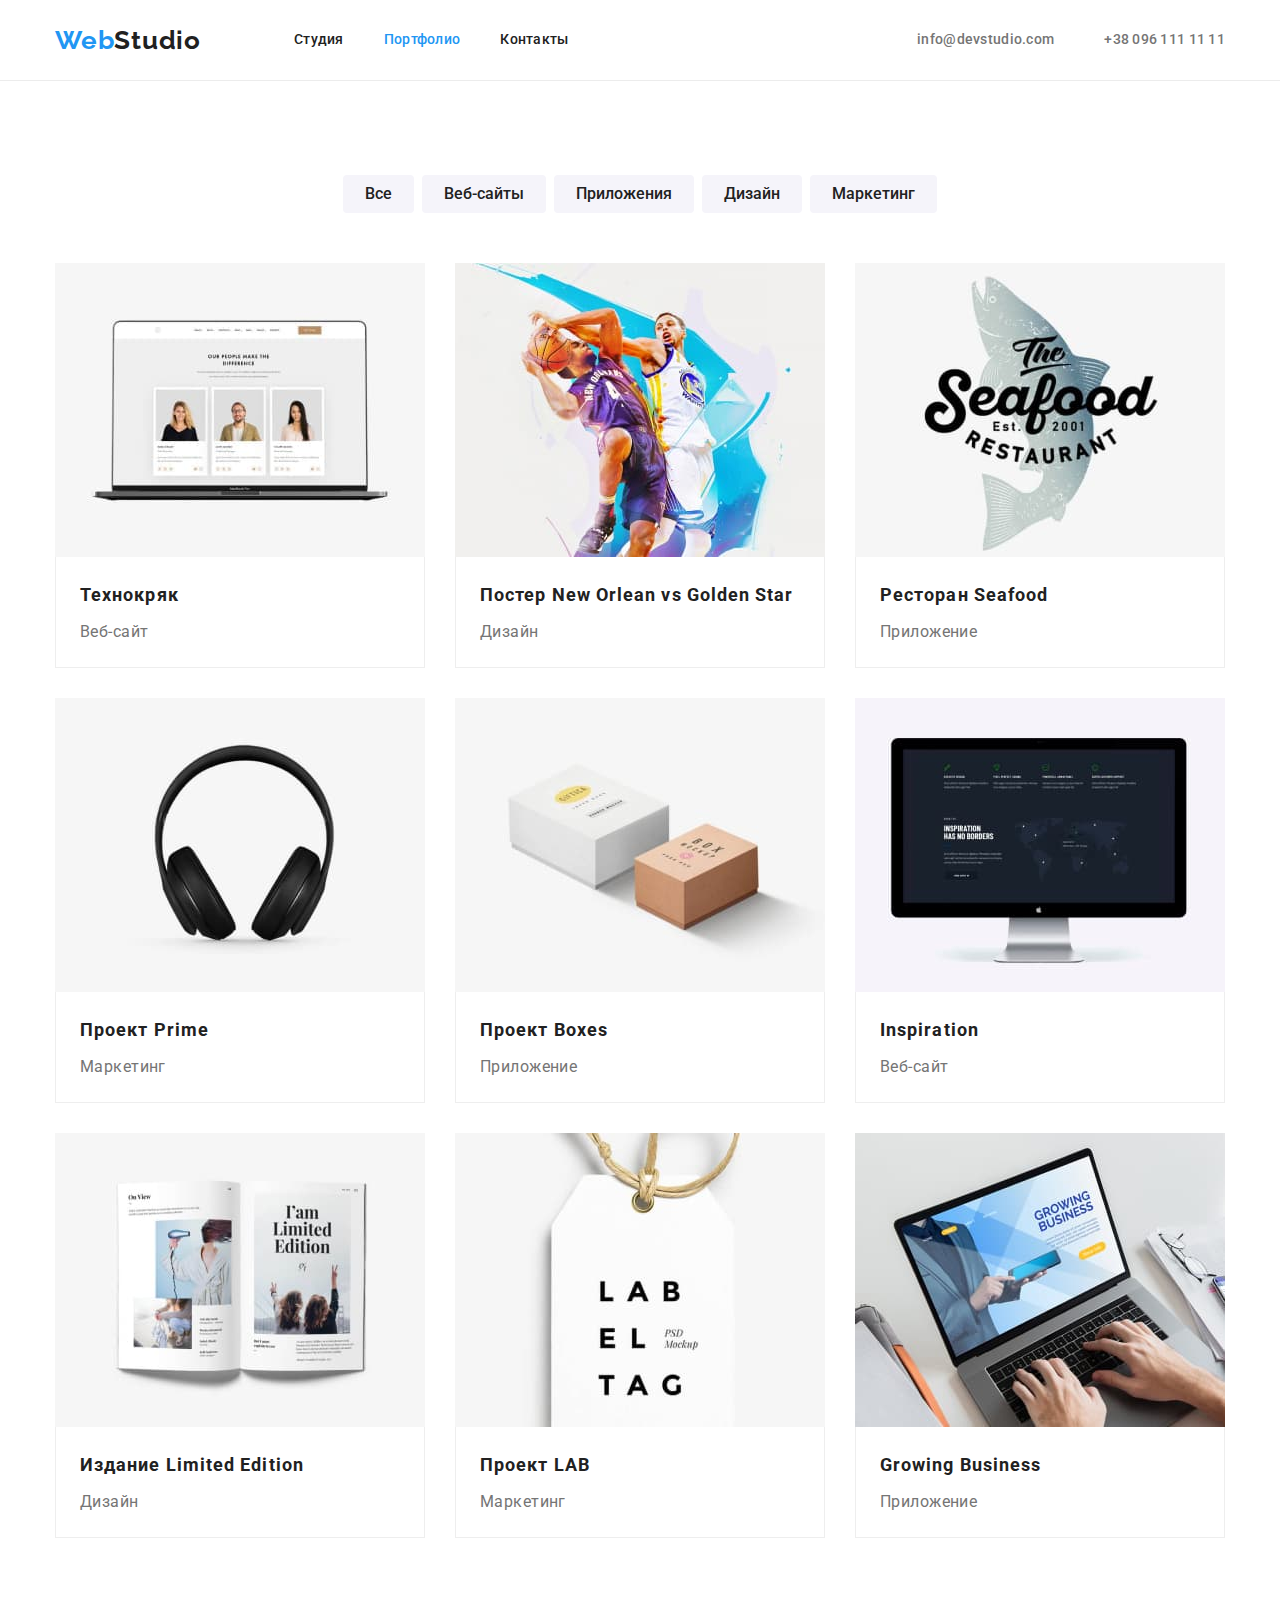
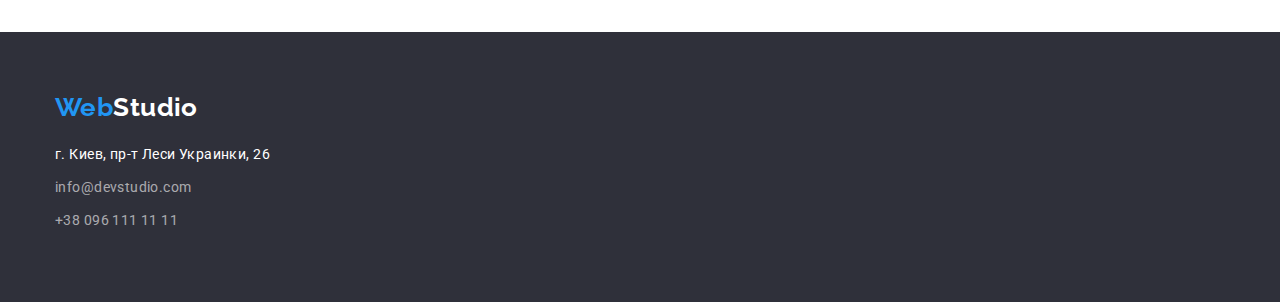
==== portfolio.html @ 0d69b7db "Initial commit" ====
<!DOCTYPE html>
<html lang="ru">
  <head>
    <meta charset="UTF-8" />
    <meta http-equiv="X-UA-Compatible" content="IE=edge" />
    <meta name="viewport" content="width=device-width, initial-scale=1.0" />
    <title>Document</title>
    <link
      rel="stylesheet"
      href="https://cdnjs.cloudflare.com/ajax/libs/modern-normalize/1.1.0/modern-normalize.min.css"
    />
    <link rel="stylesheet" href="./css/style.css" />
    <!-- fonts -->
    <link rel="preconnect" href="https://fonts.googleapis.com" />
    <link rel="preconnect" href="https://fonts.gstatic.com" crossorigin />
    <link
      href="https://fonts.googleapis.com/css2?family=Raleway:wght@700&family=Roboto:wght@400;500;700;900&display=swap"
      rel="stylesheet"
    />
  </head>
  <body>
    <body>
      <!-- shapka -->
      <header class="header head-line">
        <div class="container ">
        <nav class="header-nav">
          <a class="header-logo link" href="./index.html"><span class="blue-logo">Web</span>Studio</a>
          <ul class="header-list ul">
            <li class="header-item">
              <a class="header__link link " href="./index.html">Студия</a>
            </li>
            <li class="header-item ">
              <a class="header__link link current" href="./portfolio.html">Портфолио</a>
            </li>
            <li class="header-item">
              <a class="header__link link" href="...">Контакты</a>
            </li>
          </ul>
          <ul class="header-contacts ul">
            <li class="contacts-item">
              <a class="link" href="mailto:info@devstudio.com">info@devstudio.com</a>
            </li>
            <li class="contacts-item">
              <a class="tel  link" href="tel:+380961111111">+38 096 111 11 11</a>
            </li>
          </ul>
        </nav>
      </div>
      </header>
      <!-- MAIN -->
      <main>
        <!-- portfolio sect -->
        <section class="portfolio-section section">
          <div class="container">
          <h1 class="title">portfolio</h1>
          <ul class="portfolio-list ul">
            <li class="portfolio_item "><button class="portfolio-btn" type="button">Все</button></li>
            <li class="portfolio_item"><button class="portfolio-btn" type="button">Веб-сайты</button></li>
            <li class="portfolio_item"><button class="portfolio-btn" type="button">Приложения</button></li>
            <li class="portfolio_item"><button class="portfolio-btn" type="button">Дизайн</button></li>
            <li class="portfolio_item"><button class="portfolio-btn" type="button">Маркетинг</button></li>
          </ul>
          <ul class="gallery ul">
            <li class="gallery__item">
              <img src="./images/studio pics/img_(13).jpg" alt="photo 1" width="370" height="294" />
              <div class="gallery__div">
              <h2 class="gallery-item-title">Технокряк</h2>
              <p class="gallery-item-text">Веб-сайт</p>
            </div>
            </li>
            <li class="gallery__item">
              <img src="./images/studio pics/img_(14).jpg" alt="photo 2" width="370" height="294" />
              <div class="gallery__div">
              <h2 class="gallery-item-title">Постер New Orlean vs Golden Star</h2>
              <p class="gallery-item-text">Дизайн</p>
              <div>
            </li>
            <li class="gallery__item">
              <img src="./images/studio pics/img_(15).jpg" alt="photo 3" width="370" height="294" />
              <div class="gallery__div">
              <h2 class="gallery-item-title">Ресторан Seafood</h2>
              <p class="gallery-item-text">Приложение</p>
              <div>
            </li>
            <li class="gallery__item">
              <img src="./images/studio pics/img_(16).jpg" alt="photo 4" width="370" height="294" />
              <div class="gallery__div">
              <h2 class="gallery-item-title">Проект Prime</h2>
              <p class="gallery-item-text">Маркетинг</p>
              <div>
            </li>
            <li class="gallery__item">
              <img src="./images/studio pics/img_(18).jpg" alt="photo 5" width="370" height="294" />
              <div class="gallery__div">
              <h2 class="gallery-item-title">Проект Boxes</h2>
              <p class="gallery-item-text">Приложение</p>
              <div>
            </li>
            <li class="gallery__item">
              <img src="./images/studio pics/img_(17).jpg" alt="photo 6" width="370" height="294" />
              <div class="gallery__div">
              <h2 class="gallery-item-title">Inspiration</h2>
              <p class="gallery-item-text">Веб-сайт</p>
              <div>
            </li>
            <li class="gallery__item">
              <img src="./images/studio pics/img_(10).jpg" alt="photo 7" width="370" height="294" />
              <div class="gallery__div">
              <h2 class="gallery-item-title">Издание Limited Edition</h2>
              <p class="gallery-item-text">Дизайн</p>
              <div>
            </li>
            <li class="gallery__item">
              <img src="./images/studio pics/img_(11).jpg" alt="photo 8" width="370" height="294" />
              <div class="gallery__div">
              <h2 class="gallery-item-title">Проект LAB</h2>
              <p class="gallery-item-text">Маркетинг</p>
              <div>
            </li>
            <li class="gallery__item">
              <img src="./images/studio pics/img_(12).jpg" alt="photo 9" width="370" height="294" />
              <div class="gallery__div">
              <h2 class="gallery-item-title">Growing Business</h2>
              <p class="gallery-item-text">Приложение</p>
              <div>
            </li>
          </ul>
          <div>
        </section>
      </main>
      <!-- footer -->
      <footer class="footer">
        <div class="container">
        <a class="footer-link link" href="./index.html"><span class="blue-logo">Web</span>Studio</a>
        <address class="address">
          <ul class="address-list ul">
            <li class="address">г. Киев, пр-т Леси Украинки, 26</li>
            <li>
              <a class="address-mail link" href="mailto:info@devstudio.com">info@devstudio.com</a>
            </li>
            <li>
              <a class="address-tel link" href="tel:+380961111111">+38 096 111 11 11</a>
            </li>
          </ul>
        </address>
        <div>
      </footer>
    </body>
  </body>
</html>
---- css/style.css ----
*html{
    box-sizing: border-box;
}
:root {
    /* fonts */
--secondaty-font: 'Raleway', sans-serif;
--main-font-: 'Roboto', sans-serif;

/* text-colors */
--primary-color: rgba(33, 33, 33, 1);
--accent-color:  rgba(33, 150, 243, 1);
--white-color:   #ffffff;
--grey-color:    #757575;

/* bg-colors */
--white-bg-color:  #ffffff;
--dark-bg-color:   #2F303A;
--grey-bg-color:   #F5F4FA;
--accent-bg-color: rgba(33, 150, 243, 1);
--hero-brn-bg: #188CE8;
/* others */
--items: 3;
--indent: 30px;

}
body{
font-family: var(--main-font-);
color: var(--primary-color);
font-size: 14px;
background-color: var(--white-bg-color);
letter-spacing: 0.03em;
} 

h1, h2, h3, p{
margin: 0;
padding: 0;
}

img{
display: block;
margin: 0;
padding: 0;
}
/* common styles start */
.link{
    text-decoration: none;
}
.ul{
    list-style: none;
    padding: 0;
    margin: 0;
}

.section{
    padding-top: 94px;
    padding-bottom: 94px;
}

.container{
     width: 1200px;    /*тут були борти 1піксель, тому довелось підлатати на колінці*/
    padding-left: 15px ;
    padding-right: 15px;
    margin-left: auto;
    margin-right: auto;
}

/* common styles end */


/* HEADER */
.header{
    background-color: var(--white-bg-color);
}

.head-line{
    border-bottom: 1px solid #ECECEC;
    
}

.header-nav{
    display: flex;
    align-items: center;
}

.header-list{
    display: flex;
}

.header__link{
    display: block;
    padding-top: 32px;
    padding-bottom: 32px;
}

.header-item:not(:last-child){
    margin-right: 40px;
}

.header-contacts{
    letter-spacing: 0.02em;

    display: flex;
    margin-left: auto;
}
.header-contacts .contacts-item:not(:last-child){
    margin-right: 50px;
}

.header-nav .link{
    color:var(--primary-color);
}

.header-contacts .link{
    color: var(--grey-color);
}

/* logo */
.header-logo{
font-weight: 700;
font-size: 26px;
line-height: 1.19;
letter-spacing: 0.03em;
font-family: var(--secondaty-font);

margin-right: 93px;

}

.blue-logo{
color:var(--accent-color);

} 

.header-list  .link.current{
    color: var(--accent-color);
}

.header-list,
.header-contacts{
font-weight: 500;
font-size: 14px;
line-height: 1.14;
letter-spacing: 0.02em;
}

.header-list .link:hover,
.header-list .link:focus{
    color: var(--accent-color)
}

.header-contacts .link:hover,
.header-contacts .link:focus{
    color: var(--accent-color);
}

/* hero section */
.hero{
background-color: var(--dark-bg-color);
text-align: center;

padding-top: 200px;
padding-bottom: 200px;
}

.hero-text{
font-weight: 900;
font-size: 44px;
line-height: 1.36;
letter-spacing: 0.06em;
text-transform: uppercase;
color: var(--white-color);

width: 696px;
margin: auto;
margin-bottom: 30px;
}

.hero-btn{
font-weight: 700;
font-size: 16px;
line-height: 1.88;
letter-spacing: 0.06em;
color: #FFFFFF;

border-radius: 4px;
background-color: var(--accent-color);
padding: 10px 32px;
border: none;

}
.hero-btn:hover,
.hero-btn:hover{
background-color: var(--hero-brn-bg);
cursor: pointer;
}

/* benefits */
.benefits{
    background-color: var(--white-bg-color);
}

.benefits .title{
 visibility: hidden;
 position: absolute;
 width: 1px;
 height: 1px;
 margin: -1px;
 padding: 0;
 overflow: hidden;
 border: 0;
 clip: rect(0 0 0 0);
}

.benefits-list{
    justify-content: space-around;
    display: flex;

}

.benefits__item{
width: 270px;

}

.benefits-title{
font-weight: 700;
font-size: 14px;
line-height: 1.33;
text-transform: uppercase;
color: var(--primary-color);

margin-bottom: 10px;
}



.benefits-text{
font-weight: 400;
font-size: 14px;
line-height: 1.71;
color: var(--grey-color);
}

/* what ARE WE DOING HERE DUDE PLZ HEPL */

.working{
    padding-top: 0;
background-color:var(--white-bg-color);
}

.working .title{
font-weight: 700;
font-size: 36px;
line-height: 1.16;
text-align: center;

margin-bottom: 50px;
color: var(--primary-color);

}

.working-list{
    display: flex;
}


.work__img:not(:last-child){
    margin-right: 30px;
}


/* oUR team */
.our-team{
background-color: var(--grey-bg-color);

}
.our-team .title{
font-weight: 700;
font-size: 36px;
line-height: 1.16;
text-align: center;
color: var(--primary-color);


margin-bottom: 50px;
}

.team-list{
    display: flex;
}

.team__item{
    background: #FFFFFF;
    box-shadow: 0px 1px 3px rgba(0, 0, 0, 0.12), 
    0px 1px 1px rgba(0, 0, 0, 0.14), 
    0px 2px 1px rgba(0, 0, 0, 0.2);
    border-radius: 0px 0px 4px 4px;
}

.team__item:not(:last-child){
    margin-right: 30px;
}

.team-name{
font-weight: 500;
font-size: 16px;
line-height: 1.18;
text-align: center;
color: var(--primary-color);

margin-top: 30px;
margin-bottom: 10px;
}

.team-descr{
font-size: 16px;
line-height: 1.18;
text-align: center;
color: var(--grey-color);

margin-bottom: 30px;
}



/* ----------------- */

/* 2ND PAGE- PORTFOLIO */

/* ----------------- */

.portfolio-section{
    background-color: var(--white-bg-color);
}

.portfolio-section .title{
    visibility: hidden;
        position: absolute;
        width: 1px;
        height: 1px;
        margin: -1px;
        padding: 0;
        overflow: hidden;
        border: 0;
        clip: rect(0 0 0 0);
    
}

.portfolio-list{
    display: flex;
    justify-content: center;
    margin-bottom: 50px;
}

.portfolio-btn{
    color: var(--primary-color);
    background-color: var(--grey-bg-color);
    font-weight: 500;
    font-size: 16px;
    line-height: 1.62;
    text-align: center;
    cursor: pointer;

    border-radius: 4px;
    padding: 6px 22px;
    border: none;
}

.portfolio_item:not(:last-child){
    margin-right: 8px;
}

.portfolio-btn:hover,
.portfolio-btn:focus{
    color: var(--white-color);
    background-color:var(--accent-bg-color)
}

.gallery{
display: flex;
flex-wrap: wrap;
}

.gallery__item{
    flex-basis: calc((100% - var(--indent) * var(--items)) / var(--items));
    margin-right: var(--indent);
    margin-bottom: var(--indent);
}

.gallery__item:nth-child(3n){
    margin-right: 0;
}

.gallery__item:nth-last-child(-n + 3){
    margin-bottom: 0px;
    }

/* .gallery__item{
    margin-bottom: 30px;
    margin-right: 30px;
}

.gallery__item:nth-child(3n){
    margin-right: 0;
}

.gallery__item:nth-last-child(-n + 3){
margin-bottom: 0px;
} */

.gallery-item-title{
font-weight: 700;
font-size: 18px;
line-height: 2;
letter-spacing: 0.06em;
color: var(--primary-color);


margin-bottom: 4px;
}

.gallery-item-text{
font-size: 16px;
line-height: 1.88;
color: var(--grey-color);
}

.gallery__div{
padding: 20px 24px;
border: 1px solid #EEEEEE;
border-top: none;
}

/* --------- */

/* FOOTER */

/* --------- */

.footer{
    background-color: var(--dark-bg-color);

    padding-top: 60px;
    padding-bottom: 60px;
}

.footer-link{
font-family:var(--secondaty-font);
font-weight: 700;
font-size: 26px;
line-height: 1.19;
color: var(--white-color);

display: block;
margin-bottom: 20px;
}

.address{
color: var(--white-color);
line-height: 1.71;
font-style: normal;

margin-bottom: 9px;
}

.address-mail{
color: rgba(255, 255, 255, 0.6);
line-height: 1.71;
font-style: normal;

display: block;
margin-bottom: 9px;
}

.address-tel{
    color: rgba(255, 255, 255, 0.6);
    line-height: 1.71;
    font-style: normal; 
}

.address:hover,
.address:focus{
    cursor: pointer;
    color: var(--accent-color);
}

.address-mail:hover,
.address-mail:focus{
    cursor: pointer;
    color: var(--accent-color);
}

.address-tel:hover,
.address-tel:focus{
    cursor: pointer;
    color: var(--accent-color);
    }
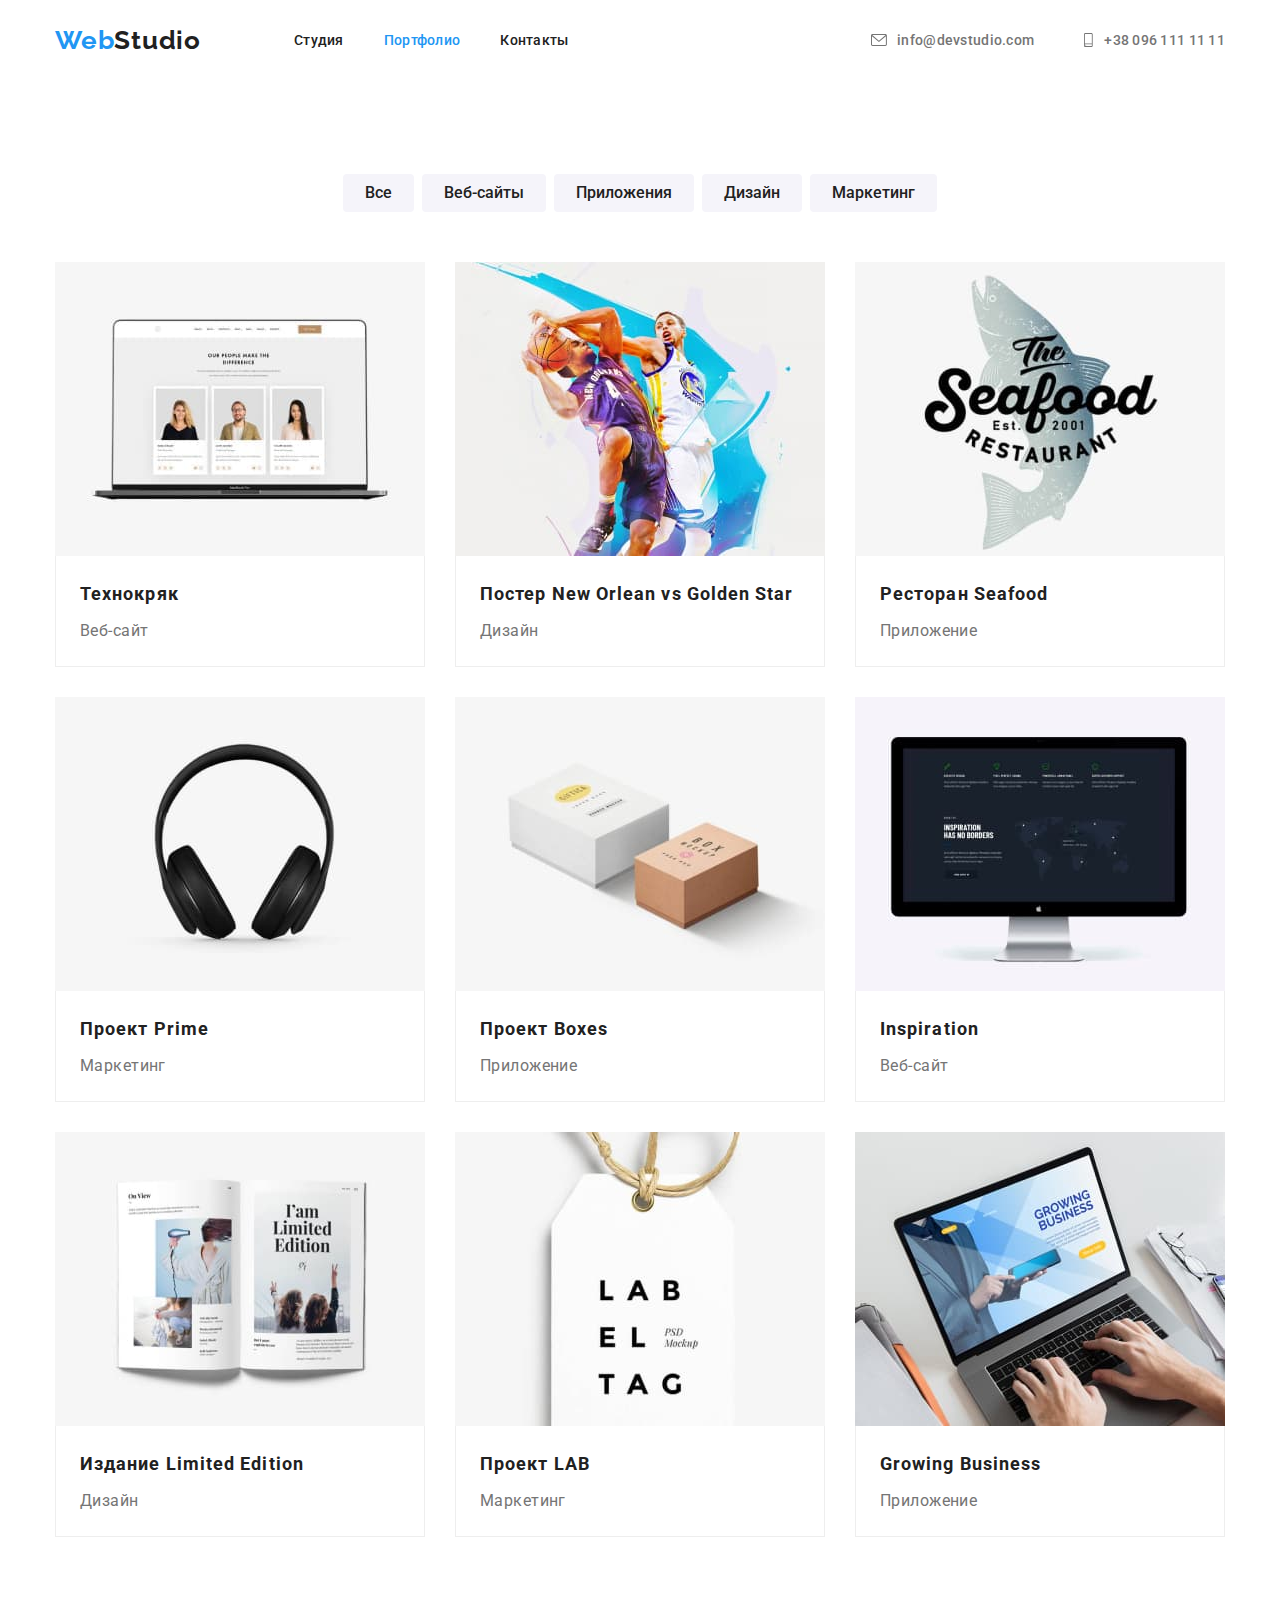
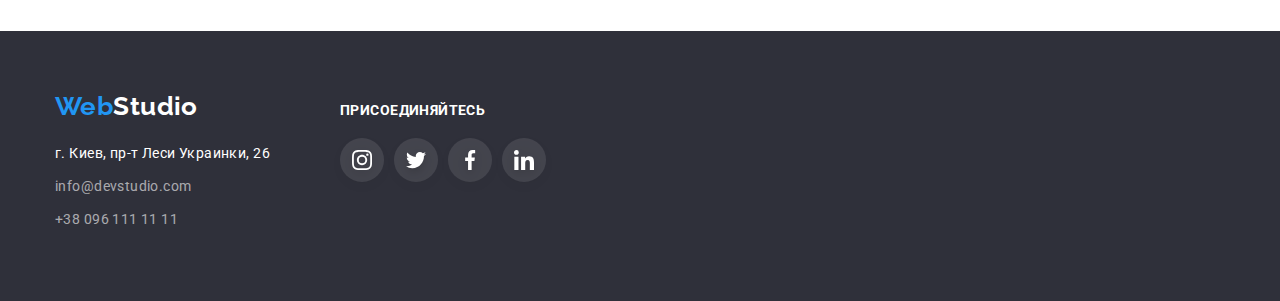
==== commit cf51383e: "hm4" ====
--- a/portfolio.html
+++ b/portfolio.html
@@ -21,31 +21,42 @@
   <body>
     <body>
       <!-- shapka -->
-      <header class="header head-line">
-        <div class="container ">
-        <nav class="header-nav">
-          <a class="header-logo link" href="./index.html"><span class="blue-logo">Web</span>Studio</a>
-          <ul class="header-list ul">
-            <li class="header-item">
-              <a class="header__link link " href="./index.html">Студия</a>
-            </li>
-            <li class="header-item ">
-              <a class="header__link link current" href="./portfolio.html">Портфолио</a>
-            </li>
-            <li class="header-item">
-              <a class="header__link link" href="...">Контакты</a>
-            </li>
-          </ul>
-          <ul class="header-contacts ul">
-            <li class="contacts-item">
-              <a class="link" href="mailto:info@devstudio.com">info@devstudio.com</a>
-            </li>
-            <li class="contacts-item">
-              <a class="tel  link" href="tel:+380961111111">+38 096 111 11 11</a>
-            </li>
-          </ul>
-        </nav>
-      </div>
+      <header class="header ">
+        <div class="container  ">
+          <nav class="header-nav">
+            <a class="header-logo link" href="./index.html"><span class="blue-logo">Web</span>Studio</a>
+            <ul class="header-list ul">
+              <li class="header-item">
+                <a class="header__link link " href="./index.html">Студия</a>
+              </li>
+              <li class="header-item">
+                <a class="header__link link current" href="./portfolio.html">Портфолио</a>
+              </li>
+              <li class="header-item">
+                <a class="header__link link" href="...">Контакты</a>
+              </li>
+            </ul>
+            <ul class="header-contacts ul">
+              <li class="contacts-item">
+                <a class="mail link" href="mailto:info@devstudio.com">
+                  <svg class="icon-mail header__icon" width="16px" height="12px">
+                    <use href="./images/svg/icons.svg#icon-envelope"></use>
+                  </svg>
+                  info@devstudio.com
+                </a>
+              </li>
+              <li class="contacts-item">
+                <a class="tel  link" href="tel:+380961111111">
+              <svg class="icon-phone header__icon" height="16" width="10" >
+            <use href="./images/svg/icons.svg#icon-smartphone">
+            </use>
+          </svg>
+                  +38 096 111 11 11
+                </a>
+              </li>
+            </ul>
+          </nav>
+        </div>
       </header>
       <!-- MAIN -->
       <main>
@@ -131,19 +142,55 @@
       <!-- footer -->
       <footer class="footer">
         <div class="container">
-        <a class="footer-link link" href="./index.html"><span class="blue-logo">Web</span>Studio</a>
-        <address class="address">
-          <ul class="address-list ul">
-            <li class="address">г. Киев, пр-т Леси Украинки, 26</li>
-            <li>
-              <a class="address-mail link" href="mailto:info@devstudio.com">info@devstudio.com</a>
-            </li>
-            <li>
-              <a class="address-tel link" href="tel:+380961111111">+38 096 111 11 11</a>
-            </li>
-          </ul>
-        </address>
-        <div>
+          <div class="footer__pos">
+          <address class="address">
+            <a class="footer-link link" href="./index.html"><span class="blue-logo">Web</span>Studio</a>
+            <ul class="address-list ul">
+              <li class="address">г. Киев, пр-т Леси Украинки, 26</li>
+              <li>
+                <a class="address-mail link" href="mailto:info@devstudio.com">info@devstudio.com</a>
+              </li>
+              <li>
+                <a class="address-tel link" href="tel:+380961111111">+38 096 111 11 11</a>
+              </li>
+            </ul>
+          </address>
+    
+          <div class="footer__socia">
+     <h3 class="footer__socia__title">присоединяйтесь</h3>
+    <ul class="footer__socai__list ul">
+      <li class="footer__socia__item">
+        <a class="footer__socia__link" href="">
+        <svg  class="footer__socia__icon" width="20px" height="20px">
+          <use href="./images/svg/icons.svg#icon-instagram-2"></use>
+        </svg>
+      </a>
+    </li>
+      <li class="footer__socia__item">
+        <a class="footer__socia__link" href="">
+          <svg  class="footer__socia__icon" width="20px" height="20px">
+            <use href="./images/svg/icons.svg#icon-twitter-1"></use>
+          </svg>
+        </a>
+      </li>
+      <li class="footer__socia__item">
+        <a class="footer__socia__link" href="">
+          <svg class="footer__socia__icon" width="20px" height="20px">
+            <use href="./images/svg/icons.svg#icon-facebook-1"></use>
+          </svg>
+        </a>
+      </li>
+      <li class="footer__socia__item">
+        <a class="footer__socia__link" href="">
+          <svg class="footer__socia__icon" width="20px" height="20px">
+            <use href="./images/svg/icons.svg#icon-linkedin-1"></use>
+          </svg>
+        </a>
+      </li>
+    </ul>
+    </div>
+          </div>
+        </div>
       </footer>
     </body>
   </body>
--- a/css/style.css
+++ b/css/style.css
@@ -11,6 +11,8 @@
 --accent-color:  rgba(33, 150, 243, 1);
 --white-color:   #ffffff;
 --grey-color:    #757575;
+--icon-grey-color: #AFB1B8;
+--icon-blue-color: #2196F3;
 
 /* bg-colors */
 --white-bg-color:  #ffffff;
@@ -139,8 +141,9 @@
 .header-contacts{
 font-weight: 500;
 font-size: 14px;
-line-height: 1.14;
+line-height: 16px;
 letter-spacing: 0.02em;
+
 }
 
 .header-list .link:hover,
@@ -152,14 +155,49 @@
 .header-contacts .link:focus{
     color: var(--accent-color);
 }
+
+
+
+.mail{
+    display: flex;
+    align-items: center; 
+    fill: var(--grey-color);
+}
+
+.tel{
+    display: flex;
+    align-items: center;
+    fill: var(--grey-color);
+}
+
+.icon-phone,
+.icon-mail{
+    margin-right: 10px;
+}
+
+.contacts-item:hover .header__icon,
+.contacts-item:focus .header__icon{
+    fill: var(--icon-blue-color);
+}
+
+/* .icon-mail{
+    fill: currentColor ;
+} */
 
 /* hero section */
 .hero{
 background-color: var(--dark-bg-color);
 text-align: center;
-
 padding-top: 200px;
 padding-bottom: 200px;
+background-image: linear-gradient(
+    to right, rgba(47, 48, 58, 0.4), 
+    rgba(47, 48, 58, 0.4)
+),url(/images/hero-img.jpg);
+
+max-width: 1600px;
+margin-left: auto;
+margin-right: auto;
 }
 
 .hero-text{
@@ -222,6 +260,19 @@
 
 }
 
+
+
+.benefits__icon{
+    width: 270px;
+    height: 120px;
+    background-color:var(--grey-bg-color);
+    display: flex;
+    justify-content: center;
+    align-items: center;
+    margin-bottom: 30px;
+}
+
+
 .benefits-title{
 font-weight: 700;
 font-size: 14px;
@@ -307,7 +358,6 @@
 line-height: 1.18;
 text-align: center;
 color: var(--primary-color);
-
 margin-top: 30px;
 margin-bottom: 10px;
 }
@@ -317,10 +367,130 @@
 line-height: 1.18;
 text-align: center;
 color: var(--grey-color);
-
 margin-bottom: 30px;
 }
 
+.sotial-media{
+   display: flex;
+   justify-content: center;
+   align-items: center;
+   margin-bottom: 30px;
+   
+}
+
+.media__link{
+    display: flex;
+    justify-content: center;
+    align-items: center;
+    width: 44px;
+    height: 44px;
+    color:var(--icon-grey-color);
+    background-color: var(--white-color);
+    border-radius: 50%;
+
+
+}
+
+
+.media__item:not(:last-child){
+    margin-right: 10px;
+}
+
+/* .media__icon{
+    color: var(--grey-color);
+} */
+
+/* .media__link:hover ,
+.media__link:focus{
+    background-color: var(--accent-color);
+
+} */
+
+.media__link:hover ,
+.media__link:focus {
+    background-color: var(--accent-color);
+    color: var(--white-color);
+}
+
+.media__icon{
+fill: currentColor;
+}
+
+
+.customers .title{
+text-align: center;
+font-family: 'Roboto';
+font-style: normal;
+font-weight: 700;
+font-size: 36px;
+line-height: 42px;
+color: var(--primary-color);
+
+margin-bottom: 50px;
+}
+
+.customers-list{
+    display: flex;
+    justify-content: center;
+    flex-wrap: wrap;
+}
+
+.cust__item{
+display: flex;
+border: 1px solid #AFB1B8;
+border-radius: 4px;;
+width: 170px;
+height: 92px;
+
+justify-content: center;
+align-items: center;
+}
+
+
+
+.cust__link{
+     display: flex;
+     justify-content: center;
+     align-items: center;
+width: 106px;
+height: 60px;
+}
+    
+.cust-icon{
+    display:flex ;
+     justify-content: center;
+     align-items: center;
+}
+
+.cust__item:not(:last-child){
+    margin-right: 30px;
+    
+    }
+
+.cust__link{
+    
+        color: var(--icon-grey-color);
+
+}
+
+.cust__item:hover ,
+.cust__item:focus {
+    border-color:var(--icon-blue-color);
+}
+.cust__item:hover .cust__link,
+.cust__item:focus .cust__link{
+    border-color:var(--icon-blue-color);
+color: var(--icon-blue-color);
+}
+
+/* .cust__link:hover,
+.cust__link:focus{
+    color: currentColor;
+} */
+
+.cust-icon{
+    fill: currentColor;
+}
 
 
 /* ----------------- */
@@ -373,7 +543,9 @@
 .portfolio-btn:hover,
 .portfolio-btn:focus{
     color: var(--white-color);
-    background-color:var(--accent-bg-color)
+    background-color:var(--accent-bg-color);
+    box-shadow: 0px 3px 1px rgba(0, 0, 0, 0.1), 0px 1px 2px rgba(0, 0, 0, 0.08), 0px 2px 2px rgba(0, 0, 0, 0.12);
+    
 }
 
 .gallery{
@@ -387,12 +559,22 @@
     margin-bottom: var(--indent);
 }
 
+
 .gallery__item:nth-child(3n){
     margin-right: 0;
 }
 
 .gallery__item:nth-last-child(-n + 3){
     margin-bottom: 0px;
+    }
+
+    .gallery__item:hover,
+    .gallery__item:focus{
+    
+    box-shadow: 0px 1px 1px 
+    rgba(0, 0, 0, 0.12), 0px 4px 4px 
+    rgba(0, 0, 0, 0.06), 1px 4px 6px 
+    rgba(0, 0, 0, 0.16);
     }
 
 /* .gallery__item{
@@ -455,6 +637,10 @@
 margin-bottom: 20px;
 }
 
+.address-list{
+    margin-right: 70px;
+}
+
 .address{
 color: var(--white-color);
 line-height: 1.71;
@@ -494,4 +680,59 @@
 .address-tel:focus{
     cursor: pointer;
     color: var(--accent-color);
-    }+    }
+
+.footer__socia__title{
+font-family: 'Roboto';
+font-style: normal;
+font-weight: 700;
+font-size: 14px;
+line-height: 16px;
+letter-spacing: 0.03em;
+text-transform: uppercase;
+
+color: #FFFFFF;
+margin-bottom: 20px;
+}
+    
+.footer__pos{
+    display: flex;
+  align-items: baseline;
+}
+
+.footer__socia{
+
+   
+}
+
+.footer__socai__list{
+    display: flex;
+    
+
+}
+
+.footer__socia__link{
+    display: flex;
+    justify-content: center;
+    align-items: center;
+    width: 44px;
+    height: 44px;
+    border-radius: 50%;
+    fill: var(--white-color);;
+    background: rgba(255, 255, 255, 0.1);
+    filter: drop-shadow(0px 4px 4px rgba(0, 0, 0, 0.25));
+}
+
+.footer__socia__item{
+    
+}
+
+.footer__socia__item:not(:last-child){
+    margin-right: 10px;
+}
+
+
+.footer__socia__link:hover,
+.footer__socia__link:focus{
+    background-color: var(--icon-blue-color);
+}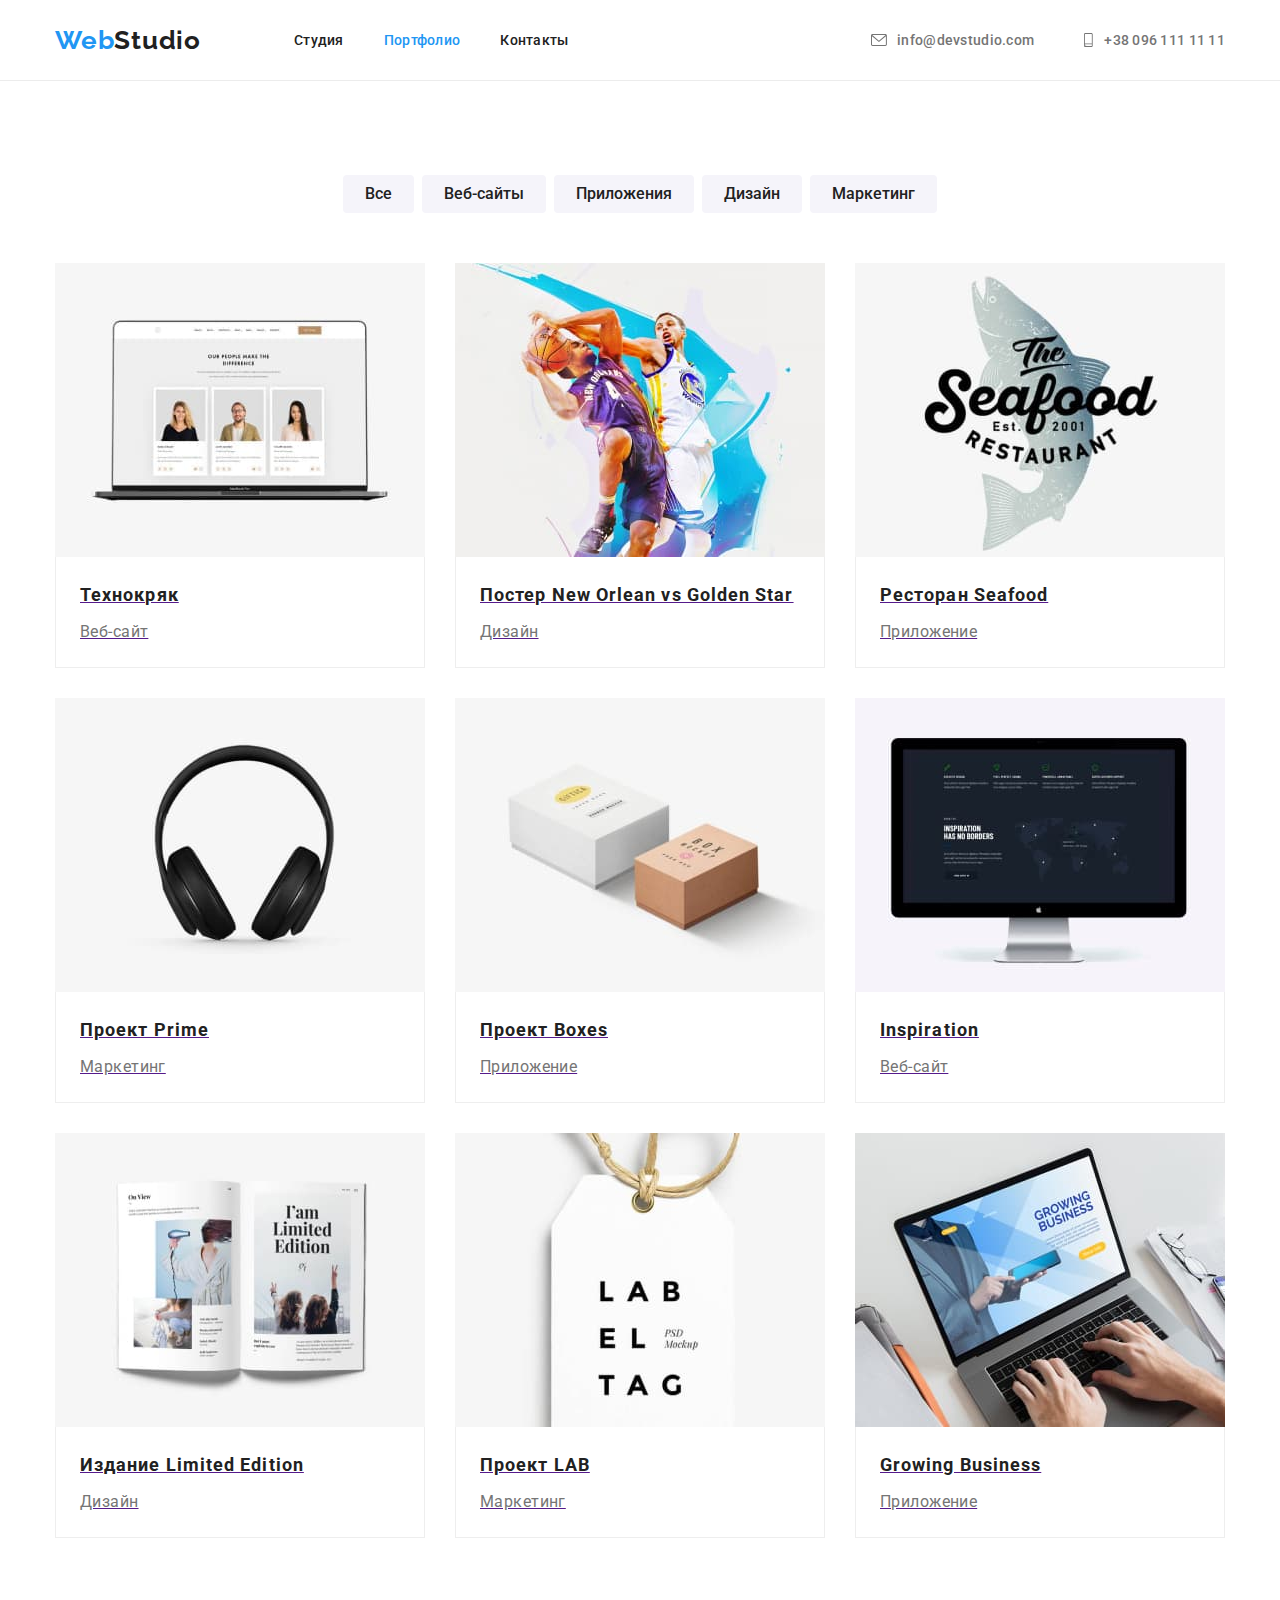
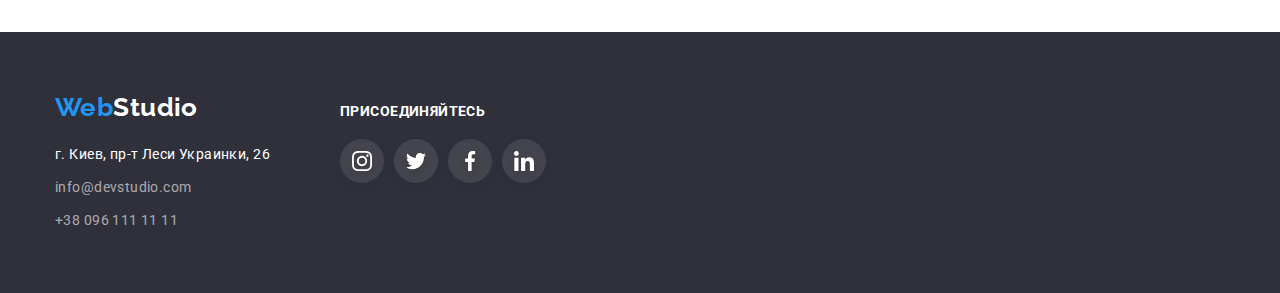
==== commit 82692139: "main fixes" ====
--- a/portfolio.html
+++ b/portfolio.html
@@ -21,7 +21,7 @@
   <body>
     <body>
       <!-- shapka -->
-      <header class="header ">
+      <header class="header head-line">
         <div class="container  ">
           <nav class="header-nav">
             <a class="header-logo link" href="./index.html"><span class="blue-logo">Web</span>Studio</a>
@@ -73,67 +73,86 @@
           </ul>
           <ul class="gallery ul">
             <li class="gallery__item">
+              <a href="" class="gallery__link">
               <img src="./images/studio pics/img_(13).jpg" alt="photo 1" width="370" height="294" />
               <div class="gallery__div">
               <h2 class="gallery-item-title">Технокряк</h2>
               <p class="gallery-item-text">Веб-сайт</p>
             </div>
-            </li>
-            <li class="gallery__item">
+          </a>
+            </li>
+            <li class="gallery__item">
+              <a href="" class="gallery__link">
               <img src="./images/studio pics/img_(14).jpg" alt="photo 2" width="370" height="294" />
               <div class="gallery__div">
               <h2 class="gallery-item-title">Постер New Orlean vs Golden Star</h2>
               <p class="gallery-item-text">Дизайн</p>
-              <div>
-            </li>
-            <li class="gallery__item">
+              </div>
+              </a>
+            </li>
+        
+            <li class="gallery__item">
+              <a href="" class="gallery__link">
               <img src="./images/studio pics/img_(15).jpg" alt="photo 3" width="370" height="294" />
               <div class="gallery__div">
               <h2 class="gallery-item-title">Ресторан Seafood</h2>
               <p class="gallery-item-text">Приложение</p>
-              <div>
-            </li>
-            <li class="gallery__item">
+              </div>
+              </a>
+            </li>
+            <li class="gallery__item">
+              <a href="" class="gallery__link">
               <img src="./images/studio pics/img_(16).jpg" alt="photo 4" width="370" height="294" />
               <div class="gallery__div">
               <h2 class="gallery-item-title">Проект Prime</h2>
               <p class="gallery-item-text">Маркетинг</p>
-              <div>
-            </li>
-            <li class="gallery__item">
+              </div>
+              </a>
+            </li>
+            <li class="gallery__item">
+              <a href="" class="gallery__link">
               <img src="./images/studio pics/img_(18).jpg" alt="photo 5" width="370" height="294" />
               <div class="gallery__div">
               <h2 class="gallery-item-title">Проект Boxes</h2>
               <p class="gallery-item-text">Приложение</p>
-              <div>
-            </li>
-            <li class="gallery__item">
+              </div>
+              </a>
+            </li>
+            <li class="gallery__item">
+              <a href="" class="gallery__link">
               <img src="./images/studio pics/img_(17).jpg" alt="photo 6" width="370" height="294" />
               <div class="gallery__div">
               <h2 class="gallery-item-title">Inspiration</h2>
               <p class="gallery-item-text">Веб-сайт</p>
-              <div>
-            </li>
-            <li class="gallery__item">
+              </div>
+              </a>
+            </li>
+            <li class="gallery__item">
+              <a href="" class="gallery__link">
               <img src="./images/studio pics/img_(10).jpg" alt="photo 7" width="370" height="294" />
               <div class="gallery__div">
               <h2 class="gallery-item-title">Издание Limited Edition</h2>
               <p class="gallery-item-text">Дизайн</p>
-              <div>
-            </li>
-            <li class="gallery__item">
+              </div>
+             </a>
+            </li>
+            <li class="gallery__item">
+              <a href="" class="gallery__link">
               <img src="./images/studio pics/img_(11).jpg" alt="photo 8" width="370" height="294" />
               <div class="gallery__div">
               <h2 class="gallery-item-title">Проект LAB</h2>
               <p class="gallery-item-text">Маркетинг</p>
-              <div>
-            </li>
-            <li class="gallery__item">
+              </div>
+               </a>
+            </li>
+            <li class="gallery__item">
+              <a href="" class="gallery__link">
               <img src="./images/studio pics/img_(12).jpg" alt="photo 9" width="370" height="294" />
               <div class="gallery__div">
               <h2 class="gallery-item-title">Growing Business</h2>
               <p class="gallery-item-text">Приложение</p>
-              <div>
+              </div>
+               </a>
             </li>
           </ul>
           <div>
@@ -141,12 +160,15 @@
       </main>
       <!-- footer -->
       <footer class="footer">
-        <div class="container">
+        <div class="container footter__position">
           <div class="footer__pos">
+            <a class="footer-link link" href="./index.html"><span class="blue-logo">Web</span>Studio</a>
           <address class="address">
-            <a class="footer-link link" href="./index.html"><span class="blue-logo">Web</span>Studio</a>
+          
             <ul class="address-list ul">
-              <li class="address">г. Киев, пр-т Леси Украинки, 26</li>
+              <li>
+                <a class="address-map link" href=""> г. Киев, пр-т Леси Украинки, 26<a>
+              </li>
               <li>
                 <a class="address-mail link" href="mailto:info@devstudio.com">info@devstudio.com</a>
               </li>
@@ -155,9 +177,9 @@
               </li>
             </ul>
           </address>
-    
+        </div>
           <div class="footer__socia">
-     <h3 class="footer__socia__title">присоединяйтесь</h3>
+     <strong class="footer__socia__title">присоединяйтесь</strong>
     <ul class="footer__socai__list ul">
       <li class="footer__socia__item">
         <a class="footer__socia__link" href="">
@@ -189,7 +211,7 @@
       </li>
     </ul>
     </div>
-          </div>
+          
         </div>
       </footer>
     </body>
--- a/css/style.css
+++ b/css/style.css
@@ -193,7 +193,7 @@
 background-image: linear-gradient(
     to right, rgba(47, 48, 58, 0.4), 
     rgba(47, 48, 58, 0.4)
-),url(/images/hero-img.jpg);
+),url(../images/hero-img.jpg);
 
 max-width: 1600px;
 margin-left: auto;
@@ -367,7 +367,7 @@
 line-height: 1.18;
 text-align: center;
 color: var(--grey-color);
-margin-bottom: 30px;
+margin-bottom: 16px;
 }
 
 .sotial-media{
@@ -568,8 +568,8 @@
     margin-bottom: 0px;
     }
 
-    .gallery__item:hover,
-    .gallery__item:focus{
+.gallery__item:hover,
+.gallery__item:focus{
     
     box-shadow: 0px 1px 1px 
     rgba(0, 0, 0, 0.12), 0px 4px 4px 
@@ -590,6 +590,10 @@
 margin-bottom: 0px;
 } */
 
+.gallery__link{
+    display: block;
+}
+
 .gallery-item-title{
 font-weight: 700;
 font-size: 18px;
@@ -637,6 +641,11 @@
 margin-bottom: 20px;
 }
 
+.footter__position{
+    display: flex;
+    align-items: baseline;
+}
+
 .address-list{
     margin-right: 70px;
 }
@@ -646,7 +655,15 @@
 line-height: 1.71;
 font-style: normal;
 
-margin-bottom: 9px;
+
+}
+
+.address-map{
+    color: #FFFFFF;
+    line-height: 1.71;
+
+    display: block;
+    margin-bottom: 9px;
 }
 
 .address-mail{
@@ -664,8 +681,8 @@
     font-style: normal; 
 }
 
-.address:hover,
-.address:focus{
+.address-map:hover,
+.address-map:focus{
     cursor: pointer;
     color: var(--accent-color);
 }
@@ -692,12 +709,11 @@
 text-transform: uppercase;
 
 color: #FFFFFF;
-margin-bottom: 20px;
+
 }
     
 .footer__pos{
-    display: flex;
-  align-items: baseline;
+ 
 }
 
 .footer__socia{
@@ -707,7 +723,7 @@
 
 .footer__socai__list{
     display: flex;
-    
+    margin-top: 20px;
 
 }
 
